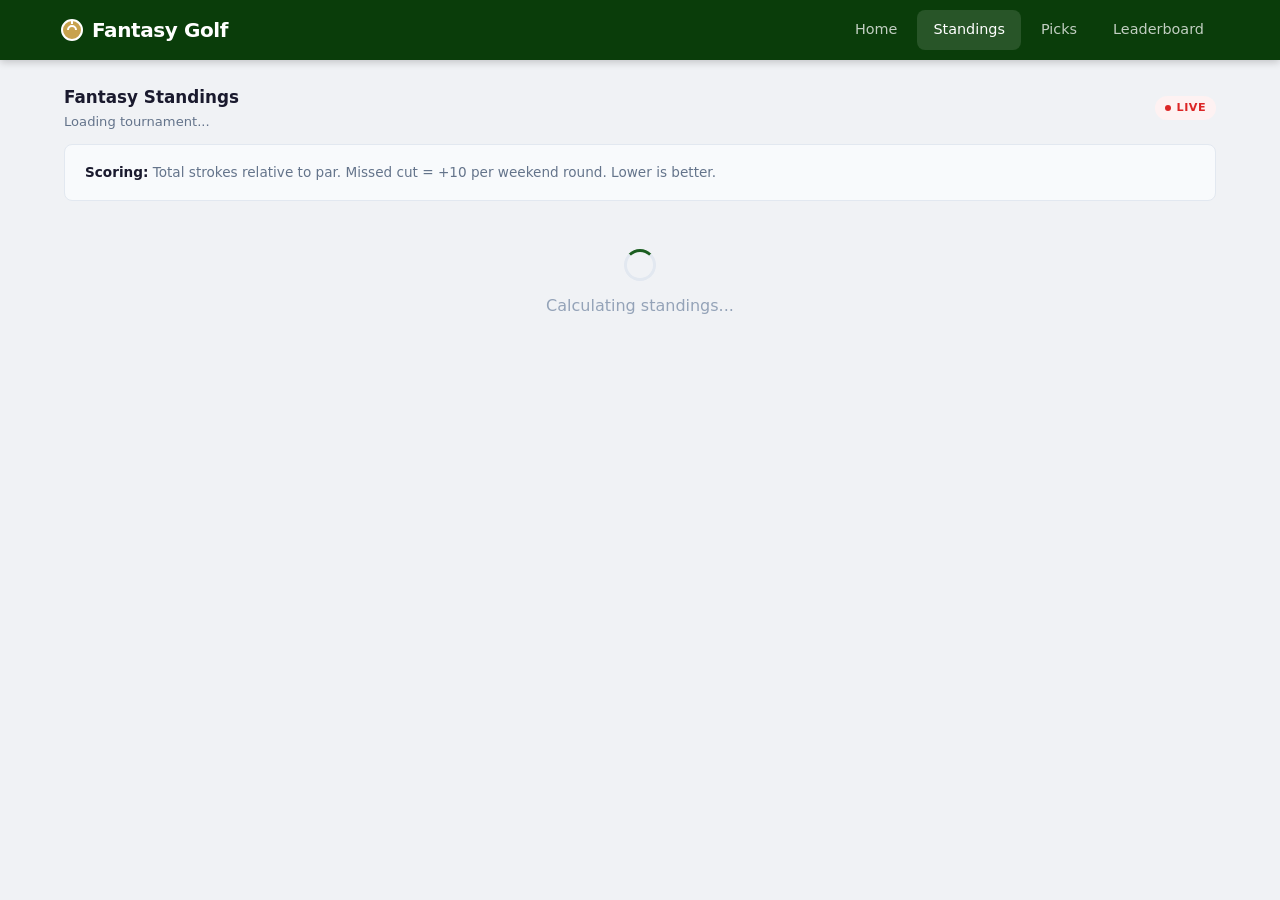
==== fantasy.html @ 47f5d8d0 "Create fantasy.html" ====
<!DOCTYPE html>
<html lang="en">
<head>
  <meta charset="UTF-8">
  <meta name="viewport" content="width=device-width, initial-scale=1.0">
  <title>Fantasy Standings - Fantasy Golf League</title>
  <link rel="stylesheet" href="style.css">
  <link rel="icon" href="data:image/svg+xml,<svg xmlns='http://www.w3.org/2000/svg' viewBox='0 0 100 100'><text y='.9em' font-size='90'>&#9971;</text></svg>">
</head>
<body data-page="fantasy">

  <header class="top-header">
    <div class="header-content">
      <a href="index.html" class="logo">
        <svg viewBox="0 0 24 24" fill="none" stroke="currentColor" stroke-width="2"><circle cx="12" cy="12" r="10"/><path d="M8 12a4 4 0 0 1 8 0"/><line x1="12" y1="2" x2="12" y2="6"/></svg>
        Fantasy Golf
      </a>
      <nav class="desktop-nav">
        <a href="index.html">Home</a>
        <a href="fantasy.html" class="active">Standings</a>
        <a href="picks.html">Picks</a>
        <a href="leaderboard.html">Leaderboard</a>
      </nav>
    </div>
  </header>

  <main class="container">
    <div class="section-header">
      <div>
        <h1 class="section-title">Fantasy Standings</h1>
        <p class="section-subtitle" id="fantasy-tournament-name">Loading tournament...</p>
      </div>
      <span class="badge badge-live" id="fantasy-status-badge">Live</span>
    </div>

    <div class="rules-box" style="margin-bottom: 16px;">
      <strong>Scoring:</strong> Total strokes relative to par. Missed cut = +10 per weekend round.
      Lower is better.
    </div>

    <div id="fantasy-standings">
      <div class="loading"><div class="spinner"></div>Calculating standings...</div>
    </div>
  </main>

  <nav class="mobile-nav">
    <a href="index.html" class="nav-item" data-page="home">
      <svg viewBox="0 0 24 24" fill="none" stroke="currentColor" stroke-width="2"><path d="M3 9l9-7 9 7v11a2 2 0 0 1-2 2H5a2 2 0 0 1-2-2z"/><polyline points="9 22 9 12 15 12 15 22"/></svg>
      <span>Home</span>
    </a>
    <a href="fantasy.html" class="nav-item active" data-page="fantasy">
      <svg viewBox="0 0 24 24" fill="none" stroke="currentColor" stroke-width="2"><polygon points="12 2 15.09 8.26 22 9.27 17 14.14 18.18 21.02 12 17.77 5.82 21.02 7 14.14 2 9.27 8.91 8.26 12 2"/></svg>
      <span>Standings</span>
    </a>
    <a href="picks.html" class="nav-item" data-page="picks">
      <svg viewBox="0 0 24 24" fill="none" stroke="currentColor" stroke-width="2"><path d="M17 21v-2a4 4 0 0 0-4-4H5a4 4 0 0 0-4 4v2"/><circle cx="9" cy="7" r="4"/><path d="M23 21v-2a4 4 0 0 0-3-3.87"/><path d="M16 3.13a4 4 0 0 1 0 7.75"/></svg>
      <span>Picks</span>
    </a>
    <a href="leaderboard.html" class="nav-item" data-page="leaderboard">
      <svg viewBox="0 0 24 24" fill="none" stroke="currentColor" stroke-width="2"><line x1="18" y1="20" x2="18" y2="10"/><line x1="12" y1="20" x2="12" y2="4"/><line x1="6" y1="20" x2="6" y2="14"/></svg>
      <span>Board</span>
    </a>
  </nav>

  <div class="toast" id="toast"></div>
  <script src="app.js"></script>
</body>
</html>
---- style.css ----
/* Fantasy Golf League - Clean & Sporty Theme */

:root {
  --primary: #1b5e20;
  --primary-light: #388e3c;
  --primary-dark: #0a3d0a;
  --primary-surface: #e8f5e9;
  --accent: #c8a24e;
  --accent-light: #e2c472;
  --bg: #f0f2f5;
  --card: #ffffff;
  --text: #1a1a2e;
  --text-secondary: #64748b;
  --text-muted: #94a3b8;
  --border: #e2e8f0;
  --border-light: #f1f5f9;
  --under-par: #16a34a;
  --over-par: #dc2626;
  --even-par: #475569;
  --cut-line: #d97706;
  --cut-bg: #fef9c3;
  --radius: 12px;
  --radius-sm: 8px;
  --radius-xs: 4px;
  --shadow: 0 1px 3px rgba(0,0,0,0.08), 0 1px 2px rgba(0,0,0,0.04);
  --shadow-md: 0 4px 6px rgba(0,0,0,0.06), 0 2px 4px rgba(0,0,0,0.04);
  --shadow-lg: 0 10px 15px rgba(0,0,0,0.08), 0 4px 6px rgba(0,0,0,0.04);
  --font: -apple-system, BlinkMacSystemFont, 'Segoe UI', system-ui, Roboto, sans-serif;
  --font-mono: 'SF Mono', ui-monospace, 'Cascadia Code', 'Roboto Mono', Menlo, monospace;
  --nav-height: 60px;
  --bottom-nav-height: 68px;
}

*, *::before, *::after { box-sizing: border-box; margin: 0; padding: 0; }

html { font-size: 16px; -webkit-text-size-adjust: 100%; scroll-behavior: smooth; }

body {
  font-family: var(--font);
  background: var(--bg);
  color: var(--text);
  line-height: 1.6;
  padding-top: var(--nav-height);
  padding-bottom: calc(var(--bottom-nav-height) + 16px);
  min-height: 100vh;
  -webkit-font-smoothing: antialiased;
}

a { color: var(--primary); text-decoration: none; }
a:hover { color: var(--primary-light); }

/* ==================== TOP HEADER ==================== */
.top-header {
  position: fixed; top: 0; left: 0; right: 0; z-index: 100;
  height: var(--nav-height);
  background: var(--primary-dark);
  box-shadow: 0 2px 8px rgba(0,0,0,0.2);
}

.header-content {
  max-width: 1200px; margin: 0 auto;
  height: 100%; padding: 0 20px;
  display: flex; align-items: center; justify-content: space-between;
}

.logo {
  color: #fff !important; font-size: 1.25rem; font-weight: 700;
  letter-spacing: -0.02em;
  display: flex; align-items: center; gap: 8px;
}
.logo svg { width: 24px; height: 24px; fill: var(--accent); }

.desktop-nav { display: none; gap: 4px; }
.desktop-nav a {
  color: rgba(255,255,255,0.75); padding: 8px 16px;
  border-radius: var(--radius-sm); font-size: 0.9rem; font-weight: 500;
  transition: all 0.2s;
}
.desktop-nav a:hover, .desktop-nav a.active { color: #fff; background: rgba(255,255,255,0.12); }

@media (min-width: 768px) {
  .desktop-nav { display: flex; }
}

/* ==================== BOTTOM NAV (Mobile) ==================== */
.mobile-nav {
  position: fixed; bottom: 0; left: 0; right: 0; z-index: 100;
  height: var(--bottom-nav-height);
  background: var(--card);
  border-top: 1px solid var(--border);
  display: flex; justify-content: space-around; align-items: center;
  padding-bottom: env(safe-area-inset-bottom);
  box-shadow: 0 -2px 10px rgba(0,0,0,0.06);
}

.mobile-nav .nav-item {
  display: flex; flex-direction: column; align-items: center;
  gap: 2px; padding: 6px 12px; color: var(--text-muted);
  font-size: 0.65rem; font-weight: 600; text-transform: uppercase;
  letter-spacing: 0.04em; transition: color 0.2s; text-decoration: none;
  min-width: 64px;
}
.mobile-nav .nav-item svg { width: 22px; height: 22px; stroke-width: 1.8; }
.mobile-nav .nav-item.active { color: var(--primary); }
.mobile-nav .nav-item:hover { color: var(--primary-light); }

@media (min-width: 768px) {
  .mobile-nav { display: none; }
  body { padding-bottom: 24px; }
}

/* ==================== LAYOUT ==================== */
.container { max-width: 1200px; margin: 0 auto; padding: 16px; }

@media (min-width: 768px) { .container { padding: 24px; } }

/* ==================== HERO SECTION ==================== */
.hero {
  background: linear-gradient(135deg, var(--primary-dark) 0%, var(--primary) 50%, var(--primary-light) 100%);
  border-radius: var(--radius); padding: 28px 24px; margin-bottom: 20px;
  color: #fff; position: relative; overflow: hidden;
}
.hero::before {
  content: ''; position: absolute; top: -50%; right: -20%; width: 300px; height: 300px;
  background: radial-gradient(circle, rgba(255,255,255,0.06) 0%, transparent 70%);
  border-radius: 50%;
}
.hero-label {
  font-size: 0.7rem; font-weight: 700; text-transform: uppercase;
  letter-spacing: 0.1em; color: var(--accent); margin-bottom: 6px;
}
.hero h1 { font-size: 1.6rem; font-weight: 800; margin-bottom: 4px; line-height: 1.2; }
.hero-subtitle { font-size: 0.95rem; opacity: 0.85; }
.hero-meta {
  display: flex; flex-wrap: wrap; gap: 16px; margin-top: 16px;
  font-size: 0.82rem; opacity: 0.9;
}
.hero-meta-item { display: flex; align-items: center; gap: 6px; }
.hero-meta-item svg { width: 16px; height: 16px; opacity: 0.8; }

@media (min-width: 768px) {
  .hero { padding: 36px 32px; }
  .hero h1 { font-size: 2rem; }
}

/* ==================== CARDS ==================== */
.card {
  background: var(--card); border-radius: var(--radius);
  box-shadow: var(--shadow); border: 1px solid var(--border-light);
  overflow: hidden;
}
.card-header {
  padding: 16px 20px; border-bottom: 1px solid var(--border);
  display: flex; align-items: center; justify-content: space-between;
}
.card-header h2 {
  font-size: 1rem; font-weight: 700; color: var(--text);
  display: flex; align-items: center; gap: 8px;
}
.card-body { padding: 16px 20px; }
.card + .card { margin-top: 16px; }

/* ==================== STAT CARDS ==================== */
.stats-grid {
  display: grid; grid-template-columns: repeat(auto-fit, minmax(140px, 1fr));
  gap: 12px; margin-bottom: 20px;
}
.stat-card {
  background: var(--card); border-radius: var(--radius-sm);
  padding: 16px; border: 1px solid var(--border-light);
  box-shadow: var(--shadow);
}
.stat-label {
  font-size: 0.7rem; font-weight: 600; text-transform: uppercase;
  letter-spacing: 0.06em; color: var(--text-muted); margin-bottom: 4px;
}
.stat-value { font-size: 1.5rem; font-weight: 800; color: var(--text); }
.stat-detail { font-size: 0.78rem; color: var(--text-secondary); margin-top: 2px; }

/* ==================== TABLES ==================== */
.table-wrapper { overflow-x: auto; -webkit-overflow-scrolling: touch; }

table { width: 100%; border-collapse: collapse; font-size: 0.88rem; }
thead th {
  padding: 10px 12px; text-align: left;
  font-size: 0.7rem; font-weight: 700; text-transform: uppercase;
  letter-spacing: 0.06em; color: var(--text-muted);
  border-bottom: 2px solid var(--border); white-space: nowrap;
  background: var(--card); position: sticky; top: 0; z-index: 1;
}
tbody td {
  padding: 10px 12px; border-bottom: 1px solid var(--border-light);
  white-space: nowrap; vertical-align: middle;
}
tbody tr:hover { background: #f8fafc; }

.col-rank { width: 50px; text-align: center; font-weight: 700; color: var(--text-secondary); }
.col-name { font-weight: 600; min-width: 140px; }
.col-score { font-family: var(--font-mono); font-weight: 700; text-align: center; }
.col-thru { text-align: center; color: var(--text-secondary); font-size: 0.82rem; }
.col-round { text-align: center; font-family: var(--font-mono); color: var(--text-secondary); font-size: 0.84rem; }
.col-salary { font-family: var(--font-mono); text-align: right; font-weight: 600; color: var(--text-secondary); }

.score-under { color: var(--under-par); }
.score-over { color: var(--over-par); }
.score-even { color: var(--even-par); }

.cut-row td { background: var(--cut-bg); }
.cut-indicator {
  font-size: 0.72rem; font-weight: 700; text-transform: uppercase;
  color: var(--cut-line); letter-spacing: 0.05em;
}
.status-cut {
  font-size: 0.72rem; font-weight: 600; color: var(--cut-line);
  background: var(--cut-bg); padding: 2px 8px; border-radius: var(--radius-xs);
}
.status-wd { font-size: 0.72rem; font-weight: 600; color: #9ca3af; background: #f3f4f6; padding: 2px 8px; border-radius: var(--radius-xs); }

/* ==================== FANTASY TEAM CARDS ==================== */
.fantasy-team {
  background: var(--card); border-radius: var(--radius);
  box-shadow: var(--shadow); border: 1px solid var(--border-light);
  margin-bottom: 12px; overflow: hidden;
}
.fantasy-team-header {
  display: flex; align-items: center; justify-content: space-between;
  padding: 14px 20px; cursor: pointer; transition: background 0.2s;
}
.fantasy-team-header:hover { background: #f8fafc; }

.team-rank {
  width: 32px; height: 32px; border-radius: 50%;
  display: flex; align-items: center; justify-content: center;
  font-weight: 800; font-size: 0.85rem; margin-right: 12px; flex-shrink: 0;
}
.rank-1 { background: #fef3c7; color: #92400e; }
.rank-2 { background: #e5e7eb; color: #374151; }
.rank-3 { background: #fed7aa; color: #9a3412; }
.rank-other { background: #f1f5f9; color: var(--text-secondary); }

.team-info { flex: 1; min-width: 0; }
.team-name { font-weight: 700; font-size: 1rem; }
.team-detail { font-size: 0.78rem; color: var(--text-secondary); }
.team-score {
  font-family: var(--font-mono); font-size: 1.35rem; font-weight: 800;
  margin-left: 12px; flex-shrink: 0;
}

.fantasy-team-golfers {
  display: none; padding: 0 20px 14px; border-top: 1px solid var(--border-light);
}
.fantasy-team.expanded .fantasy-team-golfers { display: block; padding-top: 12px; }

.golfer-row {
  display: flex; align-items: center; justify-content: space-between;
  padding: 8px 0; font-size: 0.88rem;
}
.golfer-row + .golfer-row { border-top: 1px solid var(--border-light); }
.golfer-name { font-weight: 500; }
.golfer-score { font-family: var(--font-mono); font-weight: 700; }
.golfer-salary { font-family: var(--font-mono); font-size: 0.8rem; color: var(--text-muted); margin-left: 12px; }

/* ==================== TEAM BUILDER ==================== */
.builder-layout {
  display: grid; gap: 20px;
}
@media (min-width: 900px) {
  .builder-layout { grid-template-columns: 1fr 340px; }
}

.builder-panel {
  position: sticky; top: calc(var(--nav-height) + 16px);
}

.salary-tracker {
  background: var(--primary-dark); color: #fff;
  border-radius: var(--radius); padding: 20px; margin-bottom: 16px;
}
.salary-tracker-label { font-size: 0.7rem; font-weight: 600; text-transform: uppercase; letter-spacing: 0.06em; color: rgba(255,255,255,0.7); }
.salary-tracker-amount { font-family: var(--font-mono); font-size: 1.8rem; font-weight: 800; }
.salary-bar { height: 6px; background: rgba(255,255,255,0.2); border-radius: 3px; margin-top: 12px; overflow: hidden; }
.salary-bar-fill { height: 100%; border-radius: 3px; transition: width 0.3s ease, background 0.3s ease; }
.salary-bar-fill.ok { background: var(--accent); }
.salary-bar-fill.warning { background: #f59e0b; }
.salary-bar-fill.danger { background: #ef4444; }

.picks-count {
  display: flex; gap: 8px; margin-top: 12px;
}
.pick-dot {
  width: 28px; height: 28px; border-radius: 50%;
  border: 2px solid rgba(255,255,255,0.3); display: flex;
  align-items: center; justify-content: center; font-size: 0.65rem; font-weight: 700;
}
.pick-dot.filled { background: var(--accent); border-color: var(--accent); color: var(--primary-dark); }

.selected-golfers { margin-top: 16px; }
.selected-golfer {
  display: flex; align-items: center; justify-content: space-between;
  padding: 10px 0; border-bottom: 1px solid rgba(255,255,255,0.1);
  font-size: 0.88rem;
}
.selected-golfer .remove-btn {
  background: rgba(255,255,255,0.15); border: none; color: #fff;
  width: 24px; height: 24px; border-radius: 50%; cursor: pointer;
  display: flex; align-items: center; justify-content: center;
  font-size: 0.75rem; transition: background 0.2s;
}
.selected-golfer .remove-btn:hover { background: rgba(239,68,68,0.6); }

.builder-actions { margin-top: 16px; display: flex; gap: 8px; }

/* ==================== GOLFER LIST ==================== */
.search-bar {
  width: 100%; padding: 10px 14px 10px 40px;
  border: 1px solid var(--border); border-radius: var(--radius-sm);
  font-size: 0.9rem; background: var(--card);
  transition: border-color 0.2s;
}
.search-bar:focus { outline: none; border-color: var(--primary); box-shadow: 0 0 0 3px rgba(27,94,32,0.1); }

.search-wrapper { position: relative; margin-bottom: 12px; }
.search-wrapper svg {
  position: absolute; left: 12px; top: 50%; transform: translateY(-50%);
  width: 18px; height: 18px; color: var(--text-muted);
}

.golfer-list-item {
  display: flex; align-items: center; justify-content: space-between;
  padding: 12px 16px; border-bottom: 1px solid var(--border-light);
  transition: background 0.15s;
}
.golfer-list-item:hover { background: #f8fafc; }
.golfer-list-item.selected { background: var(--primary-surface); }
.golfer-list-item.disabled { opacity: 0.4; pointer-events: none; }

.golfer-list-info { flex: 1; min-width: 0; }
.golfer-list-name { font-weight: 600; font-size: 0.92rem; }
.golfer-list-meta { font-size: 0.78rem; color: var(--text-secondary); }

.golfer-list-salary {
  font-family: var(--font-mono); font-weight: 700; font-size: 0.88rem;
  color: var(--text); margin: 0 16px; white-space: nowrap;
}

.add-btn, .added-btn {
  padding: 6px 14px; border-radius: var(--radius-xs); font-size: 0.78rem;
  font-weight: 700; border: none; cursor: pointer; transition: all 0.2s;
  white-space: nowrap;
}
.add-btn { background: var(--primary); color: #fff; }
.add-btn:hover { background: var(--primary-light); }
.added-btn { background: var(--primary-surface); color: var(--primary); cursor: default; }

/* ==================== BUTTONS ==================== */
.btn {
  display: inline-flex; align-items: center; justify-content: center; gap: 6px;
  padding: 10px 20px; border-radius: var(--radius-sm);
  font-size: 0.88rem; font-weight: 600; border: none; cursor: pointer;
  transition: all 0.2s; text-decoration: none;
}
.btn-primary { background: var(--primary); color: #fff; }
.btn-primary:hover { background: var(--primary-light); color: #fff; }
.btn-secondary { background: var(--border); color: var(--text); }
.btn-secondary:hover { background: #d1d5db; }
.btn-accent { background: var(--accent); color: var(--primary-dark); }
.btn-accent:hover { background: var(--accent-light); }
.btn-outline { background: transparent; color: var(--primary); border: 1.5px solid var(--primary); }
.btn-outline:hover { background: var(--primary-surface); }
.btn-sm { padding: 6px 12px; font-size: 0.8rem; }
.btn-block { width: 100%; }

/* ==================== BADGE ==================== */
.badge {
  display: inline-flex; align-items: center; padding: 3px 10px;
  border-radius: 20px; font-size: 0.7rem; font-weight: 700;
  text-transform: uppercase; letter-spacing: 0.04em;
}
.badge-live { background: #fef2f2; color: #dc2626; }
.badge-live::before { content: ''; width: 6px; height: 6px; border-radius: 50%; background: #dc2626; margin-right: 6px; animation: pulse 2s infinite; }
.badge-completed { background: var(--primary-surface); color: var(--primary); }
.badge-upcoming { background: #eff6ff; color: #2563eb; }

@keyframes pulse { 0%, 100% { opacity: 1; } 50% { opacity: 0.4; } }

/* ==================== PICKS DISPLAY ==================== */
.teams-grid {
  display: grid; grid-template-columns: repeat(auto-fill, minmax(280px, 1fr));
  gap: 16px; margin-top: 16px;
}
.team-card {
  background: var(--card); border-radius: var(--radius);
  box-shadow: var(--shadow); border: 1px solid var(--border-light);
  padding: 20px;
}
.team-card-header {
  display: flex; align-items: center; justify-content: space-between;
  margin-bottom: 12px; padding-bottom: 12px; border-bottom: 1px solid var(--border-light);
}
.team-card-name { font-weight: 700; font-size: 1.05rem; }
.team-card-salary { font-family: var(--font-mono); font-size: 0.82rem; color: var(--text-secondary); }
.team-card-golfer {
  display: flex; justify-content: space-between; padding: 8px 0;
  font-size: 0.88rem;
}
.team-card-golfer + .team-card-golfer { border-top: 1px solid var(--border-light); }

/* ==================== SETTINGS SECTION ==================== */
.settings-row {
  display: flex; align-items: center; justify-content: space-between;
  padding: 12px 0;
}
.settings-row + .settings-row { border-top: 1px solid var(--border-light); }
.settings-label { font-weight: 600; font-size: 0.9rem; }
.settings-input {
  width: 80px; padding: 6px 10px; border: 1px solid var(--border);
  border-radius: var(--radius-xs); font-family: var(--font-mono);
  text-align: center; font-size: 0.9rem;
}

/* ==================== EMPTY STATE ==================== */
.empty-state {
  text-align: center; padding: 48px 24px; color: var(--text-secondary);
}
.empty-state svg { width: 48px; height: 48px; color: var(--text-muted); margin-bottom: 12px; }
.empty-state h3 { font-size: 1.1rem; color: var(--text); margin-bottom: 6px; }
.empty-state p { font-size: 0.88rem; max-width: 360px; margin: 0 auto; }

/* ==================== LOADING ==================== */
.loading { text-align: center; padding: 32px; color: var(--text-muted); }
.spinner {
  width: 32px; height: 32px; border: 3px solid var(--border);
  border-top-color: var(--primary); border-radius: 50%;
  animation: spin 0.8s linear infinite; margin: 0 auto 12px;
}
@keyframes spin { to { transform: rotate(360deg); } }

/* ==================== TABS ==================== */
.tabs {
  display: flex; gap: 4px; margin-bottom: 16px;
  border-bottom: 2px solid var(--border); padding-bottom: 0;
}
.tab {
  padding: 8px 16px; font-size: 0.85rem; font-weight: 600;
  color: var(--text-secondary); cursor: pointer; border: none;
  background: none; border-bottom: 2px solid transparent;
  margin-bottom: -2px; transition: all 0.2s;
}
.tab:hover { color: var(--text); }
.tab.active { color: var(--primary); border-bottom-color: var(--primary); }

/* ==================== TOAST ==================== */
.toast {
  position: fixed; bottom: calc(var(--bottom-nav-height) + 16px);
  left: 50%; transform: translateX(-50%);
  background: var(--text); color: #fff; padding: 12px 24px;
  border-radius: var(--radius-sm); font-size: 0.88rem; font-weight: 500;
  box-shadow: var(--shadow-lg); z-index: 1000;
  opacity: 0; transition: opacity 0.3s; pointer-events: none;
}
.toast.show { opacity: 1; }

@media (min-width: 768px) {
  .toast { bottom: 24px; }
}

/* ==================== TIER BADGES ==================== */
.tier-badge {
  display: inline-block; padding: 1px 6px; border-radius: var(--radius-xs);
  font-size: 0.65rem; font-weight: 700; text-transform: uppercase;
}
.tier-1 { background: #fef3c7; color: #92400e; }
.tier-2 { background: #e0e7ff; color: #3730a3; }
.tier-3 { background: #d1fae5; color: #065f46; }
.tier-4 { background: #f3f4f6; color: #4b5563; }
.tier-5 { background: #f9fafb; color: #6b7280; }

/* ==================== FILTER PILLS ==================== */
.filter-pills {
  display: flex; gap: 6px; flex-wrap: wrap; margin-bottom: 12px;
}
.filter-pill {
  padding: 5px 12px; border-radius: 20px; font-size: 0.78rem;
  font-weight: 600; border: 1px solid var(--border); background: var(--card);
  color: var(--text-secondary); cursor: pointer; transition: all 0.2s;
}
.filter-pill:hover { border-color: var(--primary); color: var(--primary); }
.filter-pill.active { background: var(--primary); color: #fff; border-color: var(--primary); }

/* ==================== MODAL ==================== */
.modal-overlay {
  position: fixed; inset: 0; background: rgba(0,0,0,0.5);
  z-index: 200; display: flex; align-items: center; justify-content: center;
  padding: 16px; opacity: 0; pointer-events: none; transition: opacity 0.2s;
}
.modal-overlay.show { opacity: 1; pointer-events: auto; }
.modal {
  background: var(--card); border-radius: var(--radius); padding: 24px;
  max-width: 500px; width: 100%; max-height: 80vh; overflow-y: auto;
  box-shadow: var(--shadow-lg);
}
.modal h3 { font-size: 1.1rem; margin-bottom: 16px; }
.modal-actions { display: flex; gap: 8px; margin-top: 20px; justify-content: flex-end; }

.form-group { margin-bottom: 16px; }
.form-group label { display: block; font-size: 0.82rem; font-weight: 600; margin-bottom: 4px; color: var(--text-secondary); }
.form-input {
  width: 100%; padding: 10px 14px; border: 1px solid var(--border);
  border-radius: var(--radius-sm); font-size: 0.9rem; font-family: var(--font);
  transition: border-color 0.2s;
}
.form-input:focus { outline: none; border-color: var(--primary); box-shadow: 0 0 0 3px rgba(27,94,32,0.1); }

/* ==================== SECTION HEADERS ==================== */
.section-header {
  display: flex; align-items: center; justify-content: space-between;
  margin-bottom: 12px;
}
.section-title { font-size: 1.05rem; font-weight: 700; }
.section-subtitle { font-size: 0.82rem; color: var(--text-secondary); }

/* ==================== RESPONSIVE UTILITIES ==================== */
.hide-mobile { display: none; }
@media (min-width: 768px) { .hide-mobile { display: table-cell; } }
.show-mobile { display: table-cell; }
@media (min-width: 768px) { .show-mobile { display: none; } }

/* ==================== SCORING RULES ==================== */
.rules-box {
  background: #f8fafc; border: 1px solid var(--border); border-radius: var(--radius-sm);
  padding: 16px 20px; font-size: 0.85rem; color: var(--text-secondary); line-height: 1.7;
}
.rules-box strong { color: var(--text); }

/* ==================== COPY AREA ==================== */
.copy-area {
  background: #1e293b; color: #e2e8f0; padding: 16px;
  border-radius: var(--radius-sm); font-family: var(--font-mono);
  font-size: 0.82rem; line-height: 1.6; white-space: pre-wrap;
  word-break: break-all; max-height: 200px; overflow-y: auto;
}
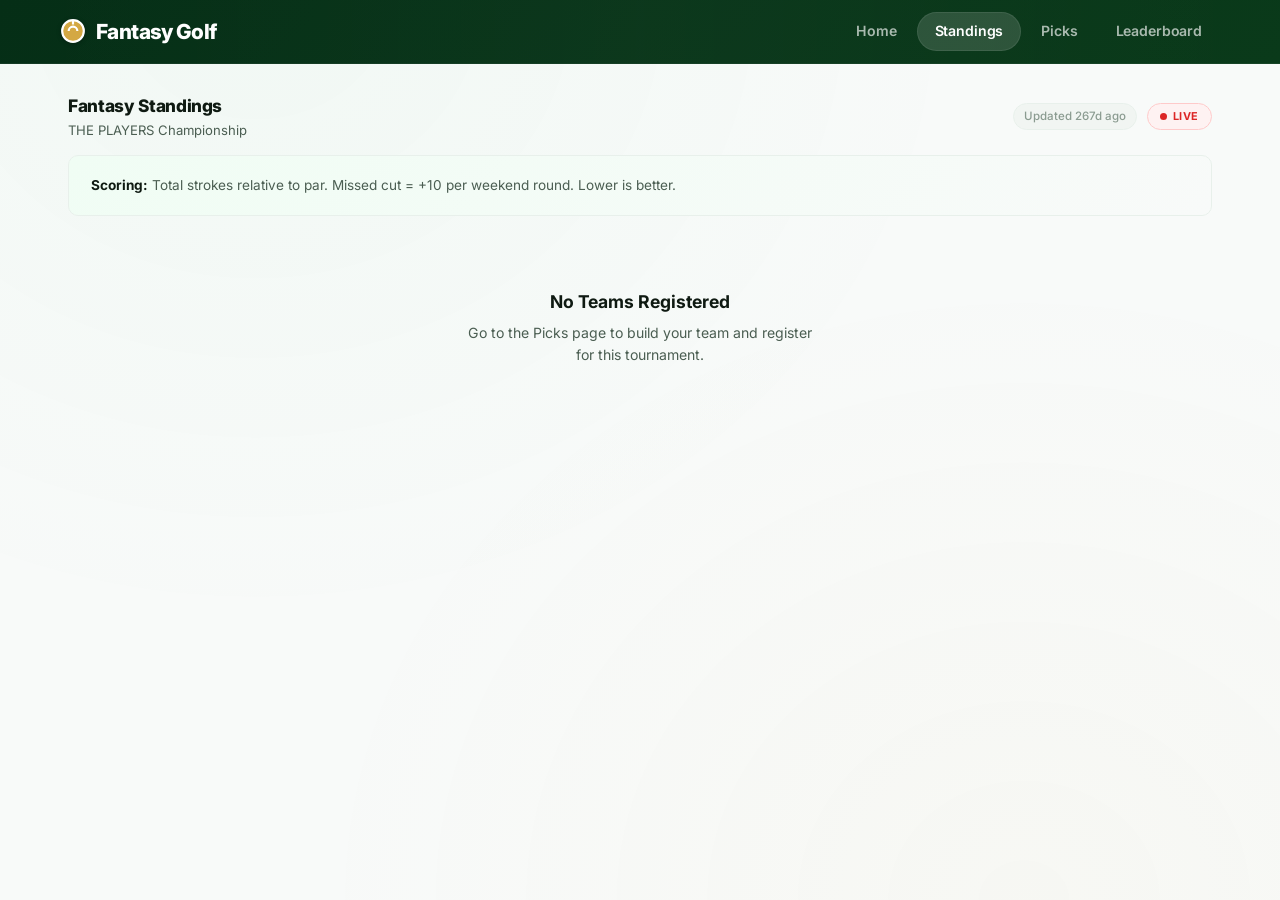
==== commit c78ec0d0: "Update fantasy.htmlAdd last-updated container to standings page" ====
--- a/fantasy.html
+++ b/fantasy.html
@@ -30,7 +30,10 @@
         <h1 class="section-title">Fantasy Standings</h1>
         <p class="section-subtitle" id="fantasy-tournament-name">Loading tournament...</p>
       </div>
-      <span class="badge badge-live" id="fantasy-status-badge">Live</span>
+      <div class="section-header-right">
+        <span id="fantasy-last-updated" class="last-updated-container"></span>
+        <span class="badge badge-live" id="fantasy-status-badge">Live</span>
+      </div>
     </div>
 
     <div class="rules-box" style="margin-bottom: 16px;">
--- a/style.css
+++ b/style.css
@@ -1,39 +1,80 @@
-/* Fantasy Golf League - Clean & Sporty Theme */
+/* Fantasy Golf League - Premium Sports Theme */
+
+@import url('https://fonts.googleapis.com/css2?family=Inter:wght@400;500;600;700;800;900&display=swap');
 
 :root {
-  --primary: #1b5e20;
-  --primary-light: #388e3c;
-  --primary-dark: #0a3d0a;
-  --primary-surface: #e8f5e9;
-  --accent: #c8a24e;
-  --accent-light: #e2c472;
-  --bg: #f0f2f5;
+  /* Primary palette - deeper, richer greens */
+  --primary: #15803d;
+  --primary-light: #22c55e;
+  --primary-dark: #052e16;
+  --primary-surface: #f0fdf4;
+  --primary-glow: rgba(34, 197, 94, 0.12);
+
+  /* Accent gold - warmer, more refined */
+  --accent: #d4a843;
+  --accent-light: #f0d078;
+  --accent-dark: #a67c20;
+  --accent-surface: #fefce8;
+
+  /* Background & surfaces */
+  --bg: #f8faf9;
+  --bg-pattern: #f1f5f2;
   --card: #ffffff;
-  --text: #1a1a2e;
-  --text-secondary: #64748b;
-  --text-muted: #94a3b8;
-  --border: #e2e8f0;
-  --border-light: #f1f5f9;
+  --card-hover: #fcfffe;
+  --card-elevated: #ffffff;
+
+  /* Text hierarchy */
+  --text: #0f1a12;
+  --text-secondary: #4b5e52;
+  --text-muted: #8a9b90;
+  --text-inverse: #ffffff;
+
+  /* Borders */
+  --border: #d4e0d8;
+  --border-light: #e8f0eb;
+  --border-subtle: #f0f5f2;
+
+  /* Score colors */
   --under-par: #16a34a;
   --over-par: #dc2626;
-  --even-par: #475569;
+  --even-par: #57697e;
   --cut-line: #d97706;
   --cut-bg: #fef9c3;
-  --radius: 12px;
-  --radius-sm: 8px;
-  --radius-xs: 4px;
-  --shadow: 0 1px 3px rgba(0,0,0,0.08), 0 1px 2px rgba(0,0,0,0.04);
-  --shadow-md: 0 4px 6px rgba(0,0,0,0.06), 0 2px 4px rgba(0,0,0,0.04);
-  --shadow-lg: 0 10px 15px rgba(0,0,0,0.08), 0 4px 6px rgba(0,0,0,0.04);
-  --font: -apple-system, BlinkMacSystemFont, 'Segoe UI', system-ui, Roboto, sans-serif;
+
+  /* Radius system */
+  --radius: 14px;
+  --radius-sm: 10px;
+  --radius-xs: 6px;
+  --radius-pill: 100px;
+
+  /* Shadow system - more layered & realistic */
+  --shadow-xs: 0 1px 2px rgba(5,46,22,0.04);
+  --shadow: 0 1px 3px rgba(5,46,22,0.06), 0 1px 2px rgba(5,46,22,0.04);
+  --shadow-md: 0 4px 12px rgba(5,46,22,0.06), 0 2px 4px rgba(5,46,22,0.04);
+  --shadow-lg: 0 12px 28px rgba(5,46,22,0.08), 0 4px 10px rgba(5,46,22,0.04);
+  --shadow-xl: 0 20px 40px rgba(5,46,22,0.1), 0 8px 16px rgba(5,46,22,0.06);
+  --shadow-glow: 0 0 20px rgba(34,197,94,0.15);
+
+  /* Typography */
+  --font: 'Inter', -apple-system, BlinkMacSystemFont, 'Segoe UI', system-ui, sans-serif;
   --font-mono: 'SF Mono', ui-monospace, 'Cascadia Code', 'Roboto Mono', Menlo, monospace;
-  --nav-height: 60px;
+
+  /* Layout */
+  --nav-height: 64px;
   --bottom-nav-height: 68px;
+
+  /* Transitions */
+  --ease-out: cubic-bezier(0.22, 1, 0.36, 1);
+  --ease-spring: cubic-bezier(0.34, 1.56, 0.64, 1);
 }
 
 *, *::before, *::after { box-sizing: border-box; margin: 0; padding: 0; }
 
-html { font-size: 16px; -webkit-text-size-adjust: 100%; scroll-behavior: smooth; }
+html {
+  font-size: 16px;
+  -webkit-text-size-adjust: 100%;
+  scroll-behavior: smooth;
+}
 
 body {
   font-family: var(--font);
@@ -44,17 +85,42 @@
   padding-bottom: calc(var(--bottom-nav-height) + 16px);
   min-height: 100vh;
   -webkit-font-smoothing: antialiased;
-}
-
-a { color: var(--primary); text-decoration: none; }
+  -moz-osx-font-smoothing: grayscale;
+  text-rendering: optimizeLegibility;
+}
+
+/* Subtle background texture */
+body::before {
+  content: '';
+  position: fixed;
+  inset: 0;
+  background:
+    radial-gradient(ellipse at 20% 0%, rgba(34,197,94,0.03) 0%, transparent 50%),
+    radial-gradient(ellipse at 80% 100%, rgba(212,168,67,0.03) 0%, transparent 50%);
+  pointer-events: none;
+  z-index: -1;
+}
+
+a { color: var(--primary); text-decoration: none; transition: color 0.2s var(--ease-out); }
 a:hover { color: var(--primary-light); }
 
 /* ==================== TOP HEADER ==================== */
 .top-header {
   position: fixed; top: 0; left: 0; right: 0; z-index: 100;
   height: var(--nav-height);
-  background: var(--primary-dark);
-  box-shadow: 0 2px 8px rgba(0,0,0,0.2);
+  background: linear-gradient(135deg, var(--primary-dark) 0%, #0a3a1a 100%);
+  border-bottom: 1px solid rgba(255,255,255,0.06);
+  backdrop-filter: blur(20px);
+  -webkit-backdrop-filter: blur(20px);
+}
+
+/* Subtle shimmer on header */
+.top-header::after {
+  content: '';
+  position: absolute;
+  inset: 0;
+  background: linear-gradient(90deg, transparent 0%, rgba(255,255,255,0.02) 50%, transparent 100%);
+  pointer-events: none;
 }
 
 .header-content {
@@ -64,19 +130,28 @@
 }
 
 .logo {
-  color: #fff !important; font-size: 1.25rem; font-weight: 700;
-  letter-spacing: -0.02em;
-  display: flex; align-items: center; gap: 8px;
-}
-.logo svg { width: 24px; height: 24px; fill: var(--accent); }
-
-.desktop-nav { display: none; gap: 4px; }
+  color: #fff !important; font-size: 1.3rem; font-weight: 800;
+  letter-spacing: -0.03em;
+  display: flex; align-items: center; gap: 10px;
+}
+.logo svg { width: 26px; height: 26px; fill: var(--accent); filter: drop-shadow(0 1px 2px rgba(0,0,0,0.3)); }
+
+.desktop-nav { display: none; gap: 2px; }
 .desktop-nav a {
-  color: rgba(255,255,255,0.75); padding: 8px 16px;
-  border-radius: var(--radius-sm); font-size: 0.9rem; font-weight: 500;
-  transition: all 0.2s;
-}
-.desktop-nav a:hover, .desktop-nav a.active { color: #fff; background: rgba(255,255,255,0.12); }
+  color: rgba(255,255,255,0.65); padding: 8px 18px;
+  border-radius: var(--radius-pill); font-size: 0.88rem; font-weight: 600;
+  transition: all 0.25s var(--ease-out);
+  letter-spacing: -0.01em;
+}
+.desktop-nav a:hover {
+  color: rgba(255,255,255,0.95);
+  background: rgba(255,255,255,0.08);
+}
+.desktop-nav a.active {
+  color: #fff;
+  background: rgba(255,255,255,0.14);
+  box-shadow: inset 0 0 0 1px rgba(255,255,255,0.08);
+}
 
 @media (min-width: 768px) {
   .desktop-nav { display: flex; }
@@ -86,19 +161,20 @@
 .mobile-nav {
   position: fixed; bottom: 0; left: 0; right: 0; z-index: 100;
   height: var(--bottom-nav-height);
-  background: var(--card);
-  border-top: 1px solid var(--border);
+  background: rgba(255,255,255,0.92);
+  backdrop-filter: blur(20px);
+  -webkit-backdrop-filter: blur(20px);
+  border-top: 1px solid var(--border-light);
   display: flex; justify-content: space-around; align-items: center;
   padding-bottom: env(safe-area-inset-bottom);
-  box-shadow: 0 -2px 10px rgba(0,0,0,0.06);
 }
 
 .mobile-nav .nav-item {
   display: flex; flex-direction: column; align-items: center;
-  gap: 2px; padding: 6px 12px; color: var(--text-muted);
-  font-size: 0.65rem; font-weight: 600; text-transform: uppercase;
-  letter-spacing: 0.04em; transition: color 0.2s; text-decoration: none;
-  min-width: 64px;
+  gap: 3px; padding: 6px 12px; color: var(--text-muted);
+  font-size: 0.62rem; font-weight: 700; text-transform: uppercase;
+  letter-spacing: 0.05em; transition: all 0.2s var(--ease-out);
+  text-decoration: none; min-width: 64px;
 }
 .mobile-nav .nav-item svg { width: 22px; height: 22px; stroke-width: 1.8; }
 .mobile-nav .nav-item.active { color: var(--primary); }
@@ -106,99 +182,143 @@
 
 @media (min-width: 768px) {
   .mobile-nav { display: none; }
-  body { padding-bottom: 24px; }
+  body { padding-bottom: 32px; }
 }
 
 /* ==================== LAYOUT ==================== */
-.container { max-width: 1200px; margin: 0 auto; padding: 16px; }
-
-@media (min-width: 768px) { .container { padding: 24px; } }
+.container { max-width: 1200px; margin: 0 auto; padding: 20px; }
+
+@media (min-width: 768px) { .container { padding: 28px; } }
 
 /* ==================== HERO SECTION ==================== */
 .hero {
-  background: linear-gradient(135deg, var(--primary-dark) 0%, var(--primary) 50%, var(--primary-light) 100%);
-  border-radius: var(--radius); padding: 28px 24px; margin-bottom: 20px;
+  background: linear-gradient(135deg, #052e16 0%, #15803d 60%, #22c55e 100%);
+  border-radius: var(--radius); padding: 32px 28px; margin-bottom: 24px;
   color: #fff; position: relative; overflow: hidden;
-}
+  box-shadow: var(--shadow-lg), inset 0 1px 0 rgba(255,255,255,0.06);
+}
+/* Decorative circles */
 .hero::before {
-  content: ''; position: absolute; top: -50%; right: -20%; width: 300px; height: 300px;
+  content: ''; position: absolute; top: -80px; right: -60px; width: 280px; height: 280px;
   background: radial-gradient(circle, rgba(255,255,255,0.06) 0%, transparent 70%);
   border-radius: 50%;
 }
+.hero::after {
+  content: ''; position: absolute; bottom: -100px; left: -40px; width: 220px; height: 220px;
+  background: radial-gradient(circle, rgba(212,168,67,0.08) 0%, transparent 70%);
+  border-radius: 50%;
+}
 .hero-label {
-  font-size: 0.7rem; font-weight: 700; text-transform: uppercase;
-  letter-spacing: 0.1em; color: var(--accent); margin-bottom: 6px;
-}
-.hero h1 { font-size: 1.6rem; font-weight: 800; margin-bottom: 4px; line-height: 1.2; }
-.hero-subtitle { font-size: 0.95rem; opacity: 0.85; }
+  font-size: 0.68rem; font-weight: 800; text-transform: uppercase;
+  letter-spacing: 0.14em; color: var(--accent-light); margin-bottom: 8px;
+}
+.hero h1 {
+  font-size: 1.75rem; font-weight: 900; margin-bottom: 4px; line-height: 1.15;
+  letter-spacing: -0.02em;
+}
+.hero-subtitle { font-size: 0.95rem; opacity: 0.8; font-weight: 400; }
 .hero-meta {
-  display: flex; flex-wrap: wrap; gap: 16px; margin-top: 16px;
-  font-size: 0.82rem; opacity: 0.9;
-}
-.hero-meta-item { display: flex; align-items: center; gap: 6px; }
-.hero-meta-item svg { width: 16px; height: 16px; opacity: 0.8; }
+  display: flex; flex-wrap: wrap; gap: 18px; margin-top: 18px;
+  font-size: 0.82rem; opacity: 0.85;
+}
+.hero-meta-item { display: flex; align-items: center; gap: 6px; font-weight: 500; }
+.hero-meta-item svg { width: 16px; height: 16px; opacity: 0.75; }
 
 @media (min-width: 768px) {
-  .hero { padding: 36px 32px; }
-  .hero h1 { font-size: 2rem; }
+  .hero { padding: 40px 36px; }
+  .hero h1 { font-size: 2.2rem; }
 }
 
 /* ==================== CARDS ==================== */
 .card {
   background: var(--card); border-radius: var(--radius);
-  box-shadow: var(--shadow); border: 1px solid var(--border-light);
+  box-shadow: var(--shadow);
+  border: 1px solid var(--border-light);
   overflow: hidden;
+  transition: box-shadow 0.3s var(--ease-out), transform 0.3s var(--ease-out);
+}
+.card:hover {
+  box-shadow: var(--shadow-md);
 }
 .card-header {
-  padding: 16px 20px; border-bottom: 1px solid var(--border);
+  padding: 18px 22px; border-bottom: 1px solid var(--border-light);
   display: flex; align-items: center; justify-content: space-between;
+  background: linear-gradient(180deg, rgba(248,250,249,0.5) 0%, transparent 100%);
 }
 .card-header h2 {
-  font-size: 1rem; font-weight: 700; color: var(--text);
+  font-size: 1.02rem; font-weight: 700; color: var(--text);
   display: flex; align-items: center; gap: 8px;
-}
-.card-body { padding: 16px 20px; }
+  letter-spacing: -0.01em;
+}
+.card-body { padding: 18px 22px; }
 .card + .card { margin-top: 16px; }
 
 /* ==================== STAT CARDS ==================== */
 .stats-grid {
   display: grid; grid-template-columns: repeat(auto-fit, minmax(140px, 1fr));
-  gap: 12px; margin-bottom: 20px;
+  gap: 14px; margin-bottom: 24px;
 }
 .stat-card {
   background: var(--card); border-radius: var(--radius-sm);
-  padding: 16px; border: 1px solid var(--border-light);
+  padding: 18px 20px; border: 1px solid var(--border-light);
   box-shadow: var(--shadow);
-}
+  position: relative;
+  transition: all 0.3s var(--ease-out);
+}
+.stat-card:hover {
+  box-shadow: var(--shadow-md);
+  transform: translateY(-1px);
+}
+/* Accent top border */
+.stat-card::before {
+  content: ''; position: absolute; top: 0; left: 16px; right: 16px; height: 2px;
+  background: linear-gradient(90deg, var(--primary-light), var(--accent));
+  border-radius: 0 0 2px 2px;
+  opacity: 0;
+  transition: opacity 0.3s;
+}
+.stat-card:hover::before { opacity: 1; }
+
 .stat-label {
-  font-size: 0.7rem; font-weight: 600; text-transform: uppercase;
-  letter-spacing: 0.06em; color: var(--text-muted); margin-bottom: 4px;
-}
-.stat-value { font-size: 1.5rem; font-weight: 800; color: var(--text); }
-.stat-detail { font-size: 0.78rem; color: var(--text-secondary); margin-top: 2px; }
+  font-size: 0.68rem; font-weight: 700; text-transform: uppercase;
+  letter-spacing: 0.08em; color: var(--text-muted); margin-bottom: 6px;
+}
+.stat-value {
+  font-size: 1.6rem; font-weight: 900; color: var(--text);
+  letter-spacing: -0.02em; line-height: 1.1;
+}
+.stat-detail { font-size: 0.78rem; color: var(--text-secondary); margin-top: 4px; }
 
 /* ==================== TABLES ==================== */
 .table-wrapper { overflow-x: auto; -webkit-overflow-scrolling: touch; }
 
 table { width: 100%; border-collapse: collapse; font-size: 0.88rem; }
 thead th {
-  padding: 10px 12px; text-align: left;
-  font-size: 0.7rem; font-weight: 700; text-transform: uppercase;
-  letter-spacing: 0.06em; color: var(--text-muted);
+  padding: 12px 14px; text-align: left;
+  font-size: 0.68rem; font-weight: 700; text-transform: uppercase;
+  letter-spacing: 0.08em; color: var(--text-muted);
   border-bottom: 2px solid var(--border); white-space: nowrap;
   background: var(--card); position: sticky; top: 0; z-index: 1;
 }
 tbody td {
-  padding: 10px 12px; border-bottom: 1px solid var(--border-light);
+  padding: 12px 14px; border-bottom: 1px solid var(--border-subtle);
   white-space: nowrap; vertical-align: middle;
-}
-tbody tr:hover { background: #f8fafc; }
-
-.col-rank { width: 50px; text-align: center; font-weight: 700; color: var(--text-secondary); }
-.col-name { font-weight: 600; min-width: 140px; }
-.col-score { font-family: var(--font-mono); font-weight: 700; text-align: center; }
-.col-thru { text-align: center; color: var(--text-secondary); font-size: 0.82rem; }
-.col-round { text-align: center; font-family: var(--font-mono); color: var(--text-secondary); font-size: 0.84rem; }
+  transition: background 0.15s;
+}
+tbody tr { transition: background 0.15s; }
+tbody tr:hover { background: var(--primary-surface); }
+/* Alternating row color */
+tbody tr:nth-child(even) { background: rgba(248,250,249,0.5); }
+tbody tr:nth-child(even):hover { background: var(--primary-surface); }
+
+.col-rank {
+  width: 50px; text-align: center; font-weight: 800;
+  color: var(--text-secondary); font-size: 0.85rem;
+}
+.col-name { font-weight: 600; min-width: 140px; letter-spacing: -0.01em; }
+.col-score { font-family: var(--font-mono); font-weight: 800; text-align: center; font-size: 0.92rem; }
+.col-thru { text-align: center; color: var(--text-muted); font-size: 0.82rem; }
+.col-round { text-align: center; font-family: var(--font-mono); color: var(--text-muted); font-size: 0.84rem; }
 .col-salary { font-family: var(--font-mono); text-align: right; font-weight: 600; color: var(--text-secondary); }
 
 .score-under { color: var(--under-par); }
@@ -211,51 +331,63 @@
   color: var(--cut-line); letter-spacing: 0.05em;
 }
 .status-cut {
-  font-size: 0.72rem; font-weight: 600; color: var(--cut-line);
-  background: var(--cut-bg); padding: 2px 8px; border-radius: var(--radius-xs);
-}
-.status-wd { font-size: 0.72rem; font-weight: 600; color: #9ca3af; background: #f3f4f6; padding: 2px 8px; border-radius: var(--radius-xs); }
+  font-size: 0.7rem; font-weight: 700; color: var(--cut-line);
+  background: var(--cut-bg); padding: 3px 10px; border-radius: var(--radius-pill);
+}
+.status-wd {
+  font-size: 0.7rem; font-weight: 700; color: #9ca3af;
+  background: #f3f4f6; padding: 3px 10px; border-radius: var(--radius-pill);
+}
+
+/* Player star indicator */
+.col-name .star-indicator { color: var(--accent); font-size: 0.75rem; }
 
 /* ==================== FANTASY TEAM CARDS ==================== */
 .fantasy-team {
   background: var(--card); border-radius: var(--radius);
   box-shadow: var(--shadow); border: 1px solid var(--border-light);
-  margin-bottom: 12px; overflow: hidden;
+  margin-bottom: 14px; overflow: hidden;
+  transition: all 0.3s var(--ease-out);
+}
+.fantasy-team:hover {
+  box-shadow: var(--shadow-md);
+  border-color: var(--border);
 }
 .fantasy-team-header {
   display: flex; align-items: center; justify-content: space-between;
-  padding: 14px 20px; cursor: pointer; transition: background 0.2s;
-}
-.fantasy-team-header:hover { background: #f8fafc; }
+  padding: 16px 22px; cursor: pointer; transition: background 0.2s;
+}
+.fantasy-team-header:hover { background: var(--primary-surface); }
 
 .team-rank {
-  width: 32px; height: 32px; border-radius: 50%;
+  width: 36px; height: 36px; border-radius: 50%;
   display: flex; align-items: center; justify-content: center;
-  font-weight: 800; font-size: 0.85rem; margin-right: 12px; flex-shrink: 0;
-}
-.rank-1 { background: #fef3c7; color: #92400e; }
-.rank-2 { background: #e5e7eb; color: #374151; }
-.rank-3 { background: #fed7aa; color: #9a3412; }
-.rank-other { background: #f1f5f9; color: var(--text-secondary); }
+  font-weight: 900; font-size: 0.85rem; margin-right: 14px; flex-shrink: 0;
+  box-shadow: var(--shadow-xs);
+}
+.rank-1 { background: linear-gradient(135deg, #fef3c7, #fde68a); color: #78350f; border: 1px solid #fcd34d; }
+.rank-2 { background: linear-gradient(135deg, #f1f5f9, #e2e8f0); color: #334155; border: 1px solid #cbd5e1; }
+.rank-3 { background: linear-gradient(135deg, #fed7aa, #fdba74); color: #7c2d12; border: 1px solid #fb923c; }
+.rank-other { background: var(--bg); color: var(--text-muted); border: 1px solid var(--border-light); }
 
 .team-info { flex: 1; min-width: 0; }
-.team-name { font-weight: 700; font-size: 1rem; }
-.team-detail { font-size: 0.78rem; color: var(--text-secondary); }
+.team-name { font-weight: 700; font-size: 1.02rem; letter-spacing: -0.01em; }
+.team-detail { font-size: 0.78rem; color: var(--text-secondary); margin-top: 1px; }
 .team-score {
-  font-family: var(--font-mono); font-size: 1.35rem; font-weight: 800;
-  margin-left: 12px; flex-shrink: 0;
+  font-family: var(--font-mono); font-size: 1.4rem; font-weight: 900;
+  margin-left: 12px; flex-shrink: 0; letter-spacing: -0.02em;
 }
 
 .fantasy-team-golfers {
-  display: none; padding: 0 20px 14px; border-top: 1px solid var(--border-light);
-}
-.fantasy-team.expanded .fantasy-team-golfers { display: block; padding-top: 12px; }
+  display: none; padding: 0 22px 16px; border-top: 1px solid var(--border-light);
+}
+.fantasy-team.expanded .fantasy-team-golfers { display: block; padding-top: 14px; }
 
 .golfer-row {
   display: flex; align-items: center; justify-content: space-between;
-  padding: 8px 0; font-size: 0.88rem;
-}
-.golfer-row + .golfer-row { border-top: 1px solid var(--border-light); }
+  padding: 9px 0; font-size: 0.88rem;
+}
+.golfer-row + .golfer-row { border-top: 1px solid var(--border-subtle); }
 .golfer-name { font-weight: 500; }
 .golfer-score { font-family: var(--font-mono); font-weight: 700; }
 .golfer-salary { font-family: var(--font-mono); font-size: 0.8rem; color: var(--text-muted); margin-left: 12px; }
@@ -273,70 +405,121 @@
 }
 
 .salary-tracker {
-  background: var(--primary-dark); color: #fff;
-  border-radius: var(--radius); padding: 20px; margin-bottom: 16px;
-}
-.salary-tracker-label { font-size: 0.7rem; font-weight: 600; text-transform: uppercase; letter-spacing: 0.06em; color: rgba(255,255,255,0.7); }
-.salary-tracker-amount { font-family: var(--font-mono); font-size: 1.8rem; font-weight: 800; }
-.salary-bar { height: 6px; background: rgba(255,255,255,0.2); border-radius: 3px; margin-top: 12px; overflow: hidden; }
-.salary-bar-fill { height: 100%; border-radius: 3px; transition: width 0.3s ease, background 0.3s ease; }
-.salary-bar-fill.ok { background: var(--accent); }
-.salary-bar-fill.warning { background: #f59e0b; }
-.salary-bar-fill.danger { background: #ef4444; }
+  background: linear-gradient(145deg, var(--primary-dark) 0%, #0d4a22 50%, #15803d 100%);
+  color: #fff; border-radius: var(--radius); padding: 22px;
+  margin-bottom: 16px; position: relative; overflow: hidden;
+  box-shadow: var(--shadow-lg);
+}
+/* Decorative elements */
+.salary-tracker::before {
+  content: ''; position: absolute; top: -30px; right: -30px; width: 120px; height: 120px;
+  background: radial-gradient(circle, rgba(212,168,67,0.1) 0%, transparent 70%);
+  border-radius: 50%;
+}
+.salary-tracker::after {
+  content: ''; position: absolute; bottom: -20px; left: -20px; width: 80px; height: 80px;
+  background: radial-gradient(circle, rgba(34,197,94,0.08) 0%, transparent 70%);
+  border-radius: 50%;
+}
+.salary-tracker-label {
+  font-size: 0.68rem; font-weight: 700; text-transform: uppercase;
+  letter-spacing: 0.08em; color: rgba(255,255,255,0.6);
+}
+.salary-tracker-amount {
+  font-family: var(--font-mono); font-size: 2rem; font-weight: 900;
+  letter-spacing: -0.02em; line-height: 1.1; margin-top: 4px;
+}
+.salary-bar {
+  height: 6px; background: rgba(255,255,255,0.15); border-radius: var(--radius-pill);
+  margin-top: 14px; overflow: hidden;
+}
+.salary-bar-fill {
+  height: 100%; border-radius: var(--radius-pill);
+  transition: width 0.5s var(--ease-out), background 0.3s;
+}
+.salary-bar-fill.ok { background: linear-gradient(90deg, var(--accent), var(--accent-light)); }
+.salary-bar-fill.warning { background: linear-gradient(90deg, #f59e0b, #fbbf24); }
+.salary-bar-fill.danger { background: linear-gradient(90deg, #ef4444, #f87171); }
 
 .picks-count {
-  display: flex; gap: 8px; margin-top: 12px;
+  display: flex; gap: 8px; margin-top: 14px;
 }
 .pick-dot {
-  width: 28px; height: 28px; border-radius: 50%;
-  border: 2px solid rgba(255,255,255,0.3); display: flex;
-  align-items: center; justify-content: center; font-size: 0.65rem; font-weight: 700;
-}
-.pick-dot.filled { background: var(--accent); border-color: var(--accent); color: var(--primary-dark); }
-
-.selected-golfers { margin-top: 16px; }
+  width: 30px; height: 30px; border-radius: 50%;
+  border: 2px solid rgba(255,255,255,0.2);
+  display: flex; align-items: center; justify-content: center;
+  font-size: 0.65rem; font-weight: 800;
+  transition: all 0.3s var(--ease-spring);
+}
+.pick-dot.filled {
+  background: linear-gradient(135deg, var(--accent), var(--accent-light));
+  border-color: var(--accent);
+  color: var(--primary-dark);
+  box-shadow: 0 2px 8px rgba(212,168,67,0.3);
+  transform: scale(1.05);
+}
+
+.selected-golfers { margin-top: 16px; position: relative; z-index: 1; }
 .selected-golfer {
   display: flex; align-items: center; justify-content: space-between;
-  padding: 10px 0; border-bottom: 1px solid rgba(255,255,255,0.1);
+  padding: 11px 0; border-bottom: 1px solid rgba(255,255,255,0.08);
   font-size: 0.88rem;
 }
 .selected-golfer .remove-btn {
-  background: rgba(255,255,255,0.15); border: none; color: #fff;
-  width: 24px; height: 24px; border-radius: 50%; cursor: pointer;
+  background: rgba(255,255,255,0.1); border: none; color: rgba(255,255,255,0.7);
+  width: 26px; height: 26px; border-radius: 50%; cursor: pointer;
   display: flex; align-items: center; justify-content: center;
-  font-size: 0.75rem; transition: background 0.2s;
-}
-.selected-golfer .remove-btn:hover { background: rgba(239,68,68,0.6); }
-
-.builder-actions { margin-top: 16px; display: flex; gap: 8px; }
+  font-size: 0.75rem; transition: all 0.2s var(--ease-out);
+}
+.selected-golfer .remove-btn:hover {
+  background: rgba(239,68,68,0.5); color: #fff;
+  transform: scale(1.1);
+}
+
+.builder-actions { margin-top: 16px; display: flex; gap: 8px; position: relative; z-index: 1; }
 
 /* ==================== GOLFER LIST ==================== */
 .search-bar {
-  width: 100%; padding: 10px 14px 10px 40px;
-  border: 1px solid var(--border); border-radius: var(--radius-sm);
+  width: 100%; padding: 11px 16px 11px 42px;
+  border: 1.5px solid var(--border); border-radius: var(--radius-sm);
   font-size: 0.9rem; background: var(--card);
-  transition: border-color 0.2s;
-}
-.search-bar:focus { outline: none; border-color: var(--primary); box-shadow: 0 0 0 3px rgba(27,94,32,0.1); }
-
-.search-wrapper { position: relative; margin-bottom: 12px; }
+  font-family: var(--font);
+  transition: all 0.25s var(--ease-out);
+}
+.search-bar:focus {
+  outline: none;
+  border-color: var(--primary);
+  box-shadow: 0 0 0 4px var(--primary-glow);
+}
+.search-bar::placeholder { color: var(--text-muted); }
+
+.search-wrapper { position: relative; margin-bottom: 14px; }
 .search-wrapper svg {
-  position: absolute; left: 12px; top: 50%; transform: translateY(-50%);
+  position: absolute; left: 14px; top: 50%; transform: translateY(-50%);
   width: 18px; height: 18px; color: var(--text-muted);
-}
+  transition: color 0.2s;
+}
+.search-wrapper:focus-within svg { color: var(--primary); }
 
 .golfer-list-item {
   display: flex; align-items: center; justify-content: space-between;
-  padding: 12px 16px; border-bottom: 1px solid var(--border-light);
-  transition: background 0.15s;
-}
-.golfer-list-item:hover { background: #f8fafc; }
-.golfer-list-item.selected { background: var(--primary-surface); }
-.golfer-list-item.disabled { opacity: 0.4; pointer-events: none; }
+  padding: 13px 18px; border-bottom: 1px solid var(--border-subtle);
+  transition: all 0.15s var(--ease-out);
+}
+.golfer-list-item:hover {
+  background: var(--primary-surface);
+  padding-left: 20px;
+}
+.golfer-list-item.selected {
+  background: var(--primary-surface);
+  border-left: 3px solid var(--primary);
+  padding-left: 15px;
+}
+.golfer-list-item.disabled { opacity: 0.35; pointer-events: none; }
 
 .golfer-list-info { flex: 1; min-width: 0; }
-.golfer-list-name { font-weight: 600; font-size: 0.92rem; }
-.golfer-list-meta { font-size: 0.78rem; color: var(--text-secondary); }
+.golfer-list-name { font-weight: 600; font-size: 0.92rem; letter-spacing: -0.01em; }
+.golfer-list-meta { font-size: 0.78rem; color: var(--text-secondary); margin-top: 1px; }
 
 .golfer-list-salary {
   font-family: var(--font-mono); font-weight: 700; font-size: 0.88rem;
@@ -344,179 +527,254 @@
 }
 
 .add-btn, .added-btn {
-  padding: 6px 14px; border-radius: var(--radius-xs); font-size: 0.78rem;
-  font-weight: 700; border: none; cursor: pointer; transition: all 0.2s;
+  padding: 7px 16px; border-radius: var(--radius-xs); font-size: 0.78rem;
+  font-weight: 700; border: none; cursor: pointer;
+  transition: all 0.2s var(--ease-out);
   white-space: nowrap;
 }
-.add-btn { background: var(--primary); color: #fff; }
-.add-btn:hover { background: var(--primary-light); }
-.added-btn { background: var(--primary-surface); color: var(--primary); cursor: default; }
+.add-btn {
+  background: var(--primary); color: #fff;
+  box-shadow: 0 1px 3px rgba(21,128,61,0.2);
+}
+.add-btn:hover {
+  background: var(--primary-light); color: #fff;
+  box-shadow: 0 2px 8px rgba(21,128,61,0.3);
+  transform: translateY(-1px);
+}
+.added-btn {
+  background: var(--primary-surface); color: var(--primary);
+  cursor: default; font-weight: 600;
+}
 
 /* ==================== BUTTONS ==================== */
 .btn {
   display: inline-flex; align-items: center; justify-content: center; gap: 6px;
-  padding: 10px 20px; border-radius: var(--radius-sm);
+  padding: 10px 22px; border-radius: var(--radius-sm);
   font-size: 0.88rem; font-weight: 600; border: none; cursor: pointer;
-  transition: all 0.2s; text-decoration: none;
-}
-.btn-primary { background: var(--primary); color: #fff; }
-.btn-primary:hover { background: var(--primary-light); color: #fff; }
-.btn-secondary { background: var(--border); color: var(--text); }
-.btn-secondary:hover { background: #d1d5db; }
-.btn-accent { background: var(--accent); color: var(--primary-dark); }
-.btn-accent:hover { background: var(--accent-light); }
-.btn-outline { background: transparent; color: var(--primary); border: 1.5px solid var(--primary); }
+  transition: all 0.25s var(--ease-out); text-decoration: none;
+  letter-spacing: -0.01em;
+}
+.btn-primary {
+  background: var(--primary); color: #fff;
+  box-shadow: 0 1px 3px rgba(21,128,61,0.2);
+}
+.btn-primary:hover {
+  background: var(--primary-light); color: #fff;
+  box-shadow: 0 4px 12px rgba(21,128,61,0.25);
+  transform: translateY(-1px);
+}
+.btn-secondary { background: var(--border-light); color: var(--text); }
+.btn-secondary:hover { background: var(--border); }
+.btn-accent {
+  background: linear-gradient(135deg, var(--accent), var(--accent-light));
+  color: var(--primary-dark);
+  box-shadow: 0 2px 6px rgba(212,168,67,0.25);
+  font-weight: 700;
+}
+.btn-accent:hover {
+  box-shadow: 0 4px 14px rgba(212,168,67,0.35);
+  transform: translateY(-1px);
+}
+.btn-outline {
+  background: transparent; color: var(--primary);
+  border: 1.5px solid var(--primary);
+}
 .btn-outline:hover { background: var(--primary-surface); }
-.btn-sm { padding: 6px 12px; font-size: 0.8rem; }
+.btn-sm { padding: 6px 14px; font-size: 0.8rem; }
 .btn-block { width: 100%; }
 
 /* ==================== BADGE ==================== */
 .badge {
-  display: inline-flex; align-items: center; padding: 3px 10px;
-  border-radius: 20px; font-size: 0.7rem; font-weight: 700;
-  text-transform: uppercase; letter-spacing: 0.04em;
-}
-.badge-live { background: #fef2f2; color: #dc2626; }
-.badge-live::before { content: ''; width: 6px; height: 6px; border-radius: 50%; background: #dc2626; margin-right: 6px; animation: pulse 2s infinite; }
-.badge-completed { background: var(--primary-surface); color: var(--primary); }
-.badge-upcoming { background: #eff6ff; color: #2563eb; }
-
-@keyframes pulse { 0%, 100% { opacity: 1; } 50% { opacity: 0.4; } }
+  display: inline-flex; align-items: center; padding: 4px 12px;
+  border-radius: var(--radius-pill); font-size: 0.68rem; font-weight: 700;
+  text-transform: uppercase; letter-spacing: 0.05em;
+}
+.badge-live { background: #fef2f2; color: #dc2626; border: 1px solid #fecaca; }
+.badge-live::before {
+  content: ''; width: 7px; height: 7px; border-radius: 50%;
+  background: #dc2626; margin-right: 6px; animation: pulse 2s infinite;
+}
+.badge-completed { background: var(--primary-surface); color: var(--primary); border: 1px solid #bbf7d0; }
+.badge-upcoming { background: #eff6ff; color: #2563eb; border: 1px solid #bfdbfe; }
+
+@keyframes pulse { 0%, 100% { opacity: 1; } 50% { opacity: 0.3; } }
 
 /* ==================== PICKS DISPLAY ==================== */
 .teams-grid {
-  display: grid; grid-template-columns: repeat(auto-fill, minmax(280px, 1fr));
-  gap: 16px; margin-top: 16px;
+  display: grid; grid-template-columns: repeat(auto-fill, minmax(300px, 1fr));
+  gap: 18px; margin-top: 18px;
 }
 .team-card {
   background: var(--card); border-radius: var(--radius);
   box-shadow: var(--shadow); border: 1px solid var(--border-light);
-  padding: 20px;
+  padding: 22px;
+  transition: all 0.3s var(--ease-out);
+}
+.team-card:hover {
+  box-shadow: var(--shadow-md);
+  transform: translateY(-2px);
+  border-color: var(--border);
 }
 .team-card-header {
   display: flex; align-items: center; justify-content: space-between;
-  margin-bottom: 12px; padding-bottom: 12px; border-bottom: 1px solid var(--border-light);
-}
-.team-card-name { font-weight: 700; font-size: 1.05rem; }
-.team-card-salary { font-family: var(--font-mono); font-size: 0.82rem; color: var(--text-secondary); }
+  margin-bottom: 14px; padding-bottom: 14px; border-bottom: 1px solid var(--border-light);
+}
+.team-card-name { font-weight: 800; font-size: 1.08rem; letter-spacing: -0.01em; }
+.team-card-salary {
+  font-family: var(--font-mono); font-size: 0.85rem;
+  color: var(--text-secondary); font-weight: 600;
+}
 .team-card-golfer {
-  display: flex; justify-content: space-between; padding: 8px 0;
-  font-size: 0.88rem;
-}
-.team-card-golfer + .team-card-golfer { border-top: 1px solid var(--border-light); }
+  display: flex; justify-content: space-between; align-items: center;
+  padding: 9px 0; font-size: 0.88rem;
+}
+.team-card-golfer + .team-card-golfer { border-top: 1px solid var(--border-subtle); }
 
 /* ==================== SETTINGS SECTION ==================== */
 .settings-row {
   display: flex; align-items: center; justify-content: space-between;
-  padding: 12px 0;
+  padding: 14px 0;
 }
 .settings-row + .settings-row { border-top: 1px solid var(--border-light); }
 .settings-label { font-weight: 600; font-size: 0.9rem; }
 .settings-input {
-  width: 80px; padding: 6px 10px; border: 1px solid var(--border);
+  width: 80px; padding: 7px 10px; border: 1.5px solid var(--border);
   border-radius: var(--radius-xs); font-family: var(--font-mono);
   text-align: center; font-size: 0.9rem;
-}
+  transition: border-color 0.2s;
+}
+.settings-input:focus { outline: none; border-color: var(--primary); box-shadow: 0 0 0 3px var(--primary-glow); }
 
 /* ==================== EMPTY STATE ==================== */
 .empty-state {
-  text-align: center; padding: 48px 24px; color: var(--text-secondary);
-}
-.empty-state svg { width: 48px; height: 48px; color: var(--text-muted); margin-bottom: 12px; }
-.empty-state h3 { font-size: 1.1rem; color: var(--text); margin-bottom: 6px; }
-.empty-state p { font-size: 0.88rem; max-width: 360px; margin: 0 auto; }
+  text-align: center; padding: 56px 24px; color: var(--text-secondary);
+}
+.empty-state svg { width: 48px; height: 48px; color: var(--text-muted); margin-bottom: 14px; opacity: 0.6; }
+.empty-state h3 { font-size: 1.1rem; color: var(--text); margin-bottom: 6px; font-weight: 700; }
+.empty-state p { font-size: 0.88rem; max-width: 360px; margin: 0 auto; line-height: 1.6; }
 
 /* ==================== LOADING ==================== */
-.loading { text-align: center; padding: 32px; color: var(--text-muted); }
+.loading { text-align: center; padding: 40px; color: var(--text-muted); }
 .spinner {
-  width: 32px; height: 32px; border: 3px solid var(--border);
+  width: 36px; height: 36px; border: 3px solid var(--border-light);
   border-top-color: var(--primary); border-radius: 50%;
-  animation: spin 0.8s linear infinite; margin: 0 auto 12px;
+  animation: spin 0.7s linear infinite; margin: 0 auto 14px;
 }
 @keyframes spin { to { transform: rotate(360deg); } }
 
 /* ==================== TABS ==================== */
 .tabs {
-  display: flex; gap: 4px; margin-bottom: 16px;
-  border-bottom: 2px solid var(--border); padding-bottom: 0;
+  display: flex; gap: 2px; margin-bottom: 20px;
+  border-bottom: 2px solid var(--border-light); padding-bottom: 0;
 }
 .tab {
-  padding: 8px 16px; font-size: 0.85rem; font-weight: 600;
-  color: var(--text-secondary); cursor: pointer; border: none;
-  background: none; border-bottom: 2px solid transparent;
-  margin-bottom: -2px; transition: all 0.2s;
+  padding: 10px 20px; font-size: 0.88rem; font-weight: 600;
+  color: var(--text-muted); cursor: pointer; border: none;
+  background: none; border-bottom: 2.5px solid transparent;
+  margin-bottom: -2px; transition: all 0.2s var(--ease-out);
+  letter-spacing: -0.01em;
 }
 .tab:hover { color: var(--text); }
-.tab.active { color: var(--primary); border-bottom-color: var(--primary); }
+.tab.active {
+  color: var(--primary); border-bottom-color: var(--primary);
+  font-weight: 700;
+}
 
 /* ==================== TOAST ==================== */
 .toast {
   position: fixed; bottom: calc(var(--bottom-nav-height) + 16px);
-  left: 50%; transform: translateX(-50%);
-  background: var(--text); color: #fff; padding: 12px 24px;
-  border-radius: var(--radius-sm); font-size: 0.88rem; font-weight: 500;
-  box-shadow: var(--shadow-lg); z-index: 1000;
-  opacity: 0; transition: opacity 0.3s; pointer-events: none;
-}
-.toast.show { opacity: 1; }
+  left: 50%; transform: translateX(-50%) translateY(10px);
+  background: var(--primary-dark); color: #fff; padding: 14px 28px;
+  border-radius: var(--radius-sm); font-size: 0.88rem; font-weight: 600;
+  box-shadow: var(--shadow-xl); z-index: 1000;
+  opacity: 0; transition: all 0.35s var(--ease-out); pointer-events: none;
+  letter-spacing: -0.01em;
+}
+.toast.show { opacity: 1; transform: translateX(-50%) translateY(0); }
 
 @media (min-width: 768px) {
-  .toast { bottom: 24px; }
+  .toast { bottom: 28px; }
 }
 
 /* ==================== TIER BADGES ==================== */
 .tier-badge {
-  display: inline-block; padding: 1px 6px; border-radius: var(--radius-xs);
-  font-size: 0.65rem; font-weight: 700; text-transform: uppercase;
-}
-.tier-1 { background: #fef3c7; color: #92400e; }
-.tier-2 { background: #e0e7ff; color: #3730a3; }
-.tier-3 { background: #d1fae5; color: #065f46; }
-.tier-4 { background: #f3f4f6; color: #4b5563; }
-.tier-5 { background: #f9fafb; color: #6b7280; }
+  display: inline-flex; align-items: center; justify-content: center;
+  padding: 2px 8px; border-radius: var(--radius-xs);
+  font-size: 0.62rem; font-weight: 800; text-transform: uppercase;
+  letter-spacing: 0.03em;
+}
+.tier-1 { background: linear-gradient(135deg, #fef3c7, #fde68a); color: #78350f; }
+.tier-2 { background: linear-gradient(135deg, #e0e7ff, #c7d2fe); color: #3730a3; }
+.tier-3 { background: linear-gradient(135deg, #d1fae5, #a7f3d0); color: #065f46; }
+.tier-4 { background: #f1f5f9; color: #475569; }
+.tier-5 { background: #f5f5f5; color: #737373; }
 
 /* ==================== FILTER PILLS ==================== */
 .filter-pills {
-  display: flex; gap: 6px; flex-wrap: wrap; margin-bottom: 12px;
+  display: flex; gap: 8px; flex-wrap: wrap; margin-bottom: 14px;
 }
 .filter-pill {
-  padding: 5px 12px; border-radius: 20px; font-size: 0.78rem;
-  font-weight: 600; border: 1px solid var(--border); background: var(--card);
-  color: var(--text-secondary); cursor: pointer; transition: all 0.2s;
-}
-.filter-pill:hover { border-color: var(--primary); color: var(--primary); }
-.filter-pill.active { background: var(--primary); color: #fff; border-color: var(--primary); }
+  padding: 6px 16px; border-radius: var(--radius-pill); font-size: 0.78rem;
+  font-weight: 600; border: 1.5px solid var(--border); background: var(--card);
+  color: var(--text-secondary); cursor: pointer;
+  transition: all 0.2s var(--ease-out);
+}
+.filter-pill:hover {
+  border-color: var(--primary); color: var(--primary);
+  background: var(--primary-surface);
+}
+.filter-pill.active {
+  background: var(--primary); color: #fff; border-color: var(--primary);
+  box-shadow: 0 2px 8px rgba(21,128,61,0.2);
+}
 
 /* ==================== MODAL ==================== */
 .modal-overlay {
-  position: fixed; inset: 0; background: rgba(0,0,0,0.5);
+  position: fixed; inset: 0; background: rgba(5,46,22,0.4);
+  backdrop-filter: blur(4px);
+  -webkit-backdrop-filter: blur(4px);
   z-index: 200; display: flex; align-items: center; justify-content: center;
-  padding: 16px; opacity: 0; pointer-events: none; transition: opacity 0.2s;
+  padding: 16px; opacity: 0; pointer-events: none;
+  transition: opacity 0.25s var(--ease-out);
 }
 .modal-overlay.show { opacity: 1; pointer-events: auto; }
 .modal {
-  background: var(--card); border-radius: var(--radius); padding: 24px;
+  background: var(--card); border-radius: var(--radius); padding: 28px;
   max-width: 500px; width: 100%; max-height: 80vh; overflow-y: auto;
-  box-shadow: var(--shadow-lg);
-}
-.modal h3 { font-size: 1.1rem; margin-bottom: 16px; }
-.modal-actions { display: flex; gap: 8px; margin-top: 20px; justify-content: flex-end; }
-
-.form-group { margin-bottom: 16px; }
-.form-group label { display: block; font-size: 0.82rem; font-weight: 600; margin-bottom: 4px; color: var(--text-secondary); }
+  box-shadow: var(--shadow-xl);
+  transform: scale(0.96) translateY(8px);
+  transition: transform 0.3s var(--ease-spring);
+}
+.modal-overlay.show .modal { transform: scale(1) translateY(0); }
+.modal h3 {
+  font-size: 1.15rem; margin-bottom: 12px; font-weight: 800;
+  letter-spacing: -0.02em;
+}
+.modal-actions { display: flex; gap: 8px; margin-top: 22px; justify-content: flex-end; }
+
+.form-group { margin-bottom: 18px; }
+.form-group label {
+  display: block; font-size: 0.82rem; font-weight: 600;
+  margin-bottom: 6px; color: var(--text-secondary);
+}
 .form-input {
-  width: 100%; padding: 10px 14px; border: 1px solid var(--border);
+  width: 100%; padding: 11px 16px; border: 1.5px solid var(--border);
   border-radius: var(--radius-sm); font-size: 0.9rem; font-family: var(--font);
-  transition: border-color 0.2s;
-}
-.form-input:focus { outline: none; border-color: var(--primary); box-shadow: 0 0 0 3px rgba(27,94,32,0.1); }
+  transition: all 0.25s var(--ease-out);
+}
+.form-input:focus {
+  outline: none; border-color: var(--primary);
+  box-shadow: 0 0 0 4px var(--primary-glow);
+}
 
 /* ==================== SECTION HEADERS ==================== */
 .section-header {
   display: flex; align-items: center; justify-content: space-between;
-  margin-bottom: 12px;
-}
-.section-title { font-size: 1.05rem; font-weight: 700; }
+  margin-bottom: 14px;
+}
+.section-title {
+  font-size: 1.08rem; font-weight: 800; letter-spacing: -0.02em;
+}
 .section-subtitle { font-size: 0.82rem; color: var(--text-secondary); }
 
 /* ==================== RESPONSIVE UTILITIES ==================== */
@@ -527,15 +785,87 @@
 
 /* ==================== SCORING RULES ==================== */
 .rules-box {
-  background: #f8fafc; border: 1px solid var(--border); border-radius: var(--radius-sm);
-  padding: 16px 20px; font-size: 0.85rem; color: var(--text-secondary); line-height: 1.7;
-}
-.rules-box strong { color: var(--text); }
+  background: linear-gradient(135deg, #f0fdf4 0%, #f8faf9 100%);
+  border: 1px solid var(--border-light); border-radius: var(--radius-sm);
+  padding: 18px 22px; font-size: 0.85rem; color: var(--text-secondary); line-height: 1.7;
+}
+.rules-box strong { color: var(--text); font-weight: 700; }
 
 /* ==================== COPY AREA ==================== */
 .copy-area {
-  background: #1e293b; color: #e2e8f0; padding: 16px;
+  background: linear-gradient(135deg, #0f172a, #1e293b);
+  color: #e2e8f0; padding: 18px;
   border-radius: var(--radius-sm); font-family: var(--font-mono);
-  font-size: 0.82rem; line-height: 1.6; white-space: pre-wrap;
+  font-size: 0.82rem; line-height: 1.7; white-space: pre-wrap;
   word-break: break-all; max-height: 200px; overflow-y: auto;
-}
+  border: 1px solid #334155;
+}
+
+/* ==================== SCROLLBAR STYLING ==================== */
+::-webkit-scrollbar { width: 6px; height: 6px; }
+::-webkit-scrollbar-track { background: transparent; }
+::-webkit-scrollbar-thumb { background: var(--border); border-radius: 3px; }
+::-webkit-scrollbar-thumb:hover { background: var(--text-muted); }
+
+/* ==================== SELECTION STYLING ==================== */
+::selection { background: var(--primary-glow); color: var(--primary-dark); }
+
+/* ==================== LAST UPDATED MARKER ==================== */
+.section-header-right {
+  display: flex; align-items: center; gap: 10px;
+}
+.last-updated-container {
+  display: inline-flex; align-items: center;
+}
+.last-updated-text {
+  font-size: 0.72rem; color: var(--text-muted); font-weight: 500;
+  padding: 3px 10px; background: var(--bg-pattern); border-radius: var(--radius-pill);
+  border: 1px solid var(--border-light); cursor: default;
+  transition: color 0.2s;
+}
+.last-updated-text:hover { color: var(--text-secondary); }
+
+/* ==================== BETWEEN ROUNDS BADGE ==================== */
+.badge-between {
+  background: #fef3c7; color: #92400e; border: 1px solid #fcd34d;
+}
+
+/* ==================== CUT STYLING ==================== */
+.status-cut {
+  display: inline-flex; align-items: center; justify-content: center;
+  padding: 1px 6px; border-radius: 3px; font-size: 0.62rem; font-weight: 800;
+  background: #fef2f2; color: #dc2626; border: 1px solid #fecaca;
+  text-transform: uppercase; letter-spacing: 0.03em;
+}
+.status-wd {
+  display: inline-flex; align-items: center; justify-content: center;
+  padding: 1px 6px; border-radius: 3px; font-size: 0.62rem; font-weight: 800;
+  background: #fff7ed; color: #c2410c; border: 1px solid #fed7aa;
+  text-transform: uppercase; letter-spacing: 0.03em;
+}
+.status-cut-inline {
+  font-size: 0.6rem; font-weight: 700; color: #dc2626;
+  margin-left: 4px; opacity: 0.8;
+}
+.status-cut-sm {
+  display: inline-flex; align-items: center; padding: 0px 5px;
+  border-radius: 3px; font-size: 0.58rem; font-weight: 800;
+  background: #fef2f2; color: #dc2626; border: 1px solid #fecaca;
+  text-transform: uppercase; letter-spacing: 0.03em;
+  vertical-align: middle;
+}
+.cut-row {
+  opacity: 0.55;
+}
+.cut-row:hover { opacity: 0.8; }
+.cut-line-row td {
+  padding: 4px 12px !important; background: #fef9c3 !important;
+}
+.cut-indicator {
+  font-size: 0.72rem; font-weight: 700; color: #92400e;
+  text-transform: uppercase; letter-spacing: 0.05em;
+}
+.golfer-cut { opacity: 0.65; }
+.golfer-cut-item { opacity: 0.55; }
+.selected-golfer-cut { border-left: 3px solid #dc2626 !important; }
+.team-card-golfer-cut { opacity: 0.6; }
